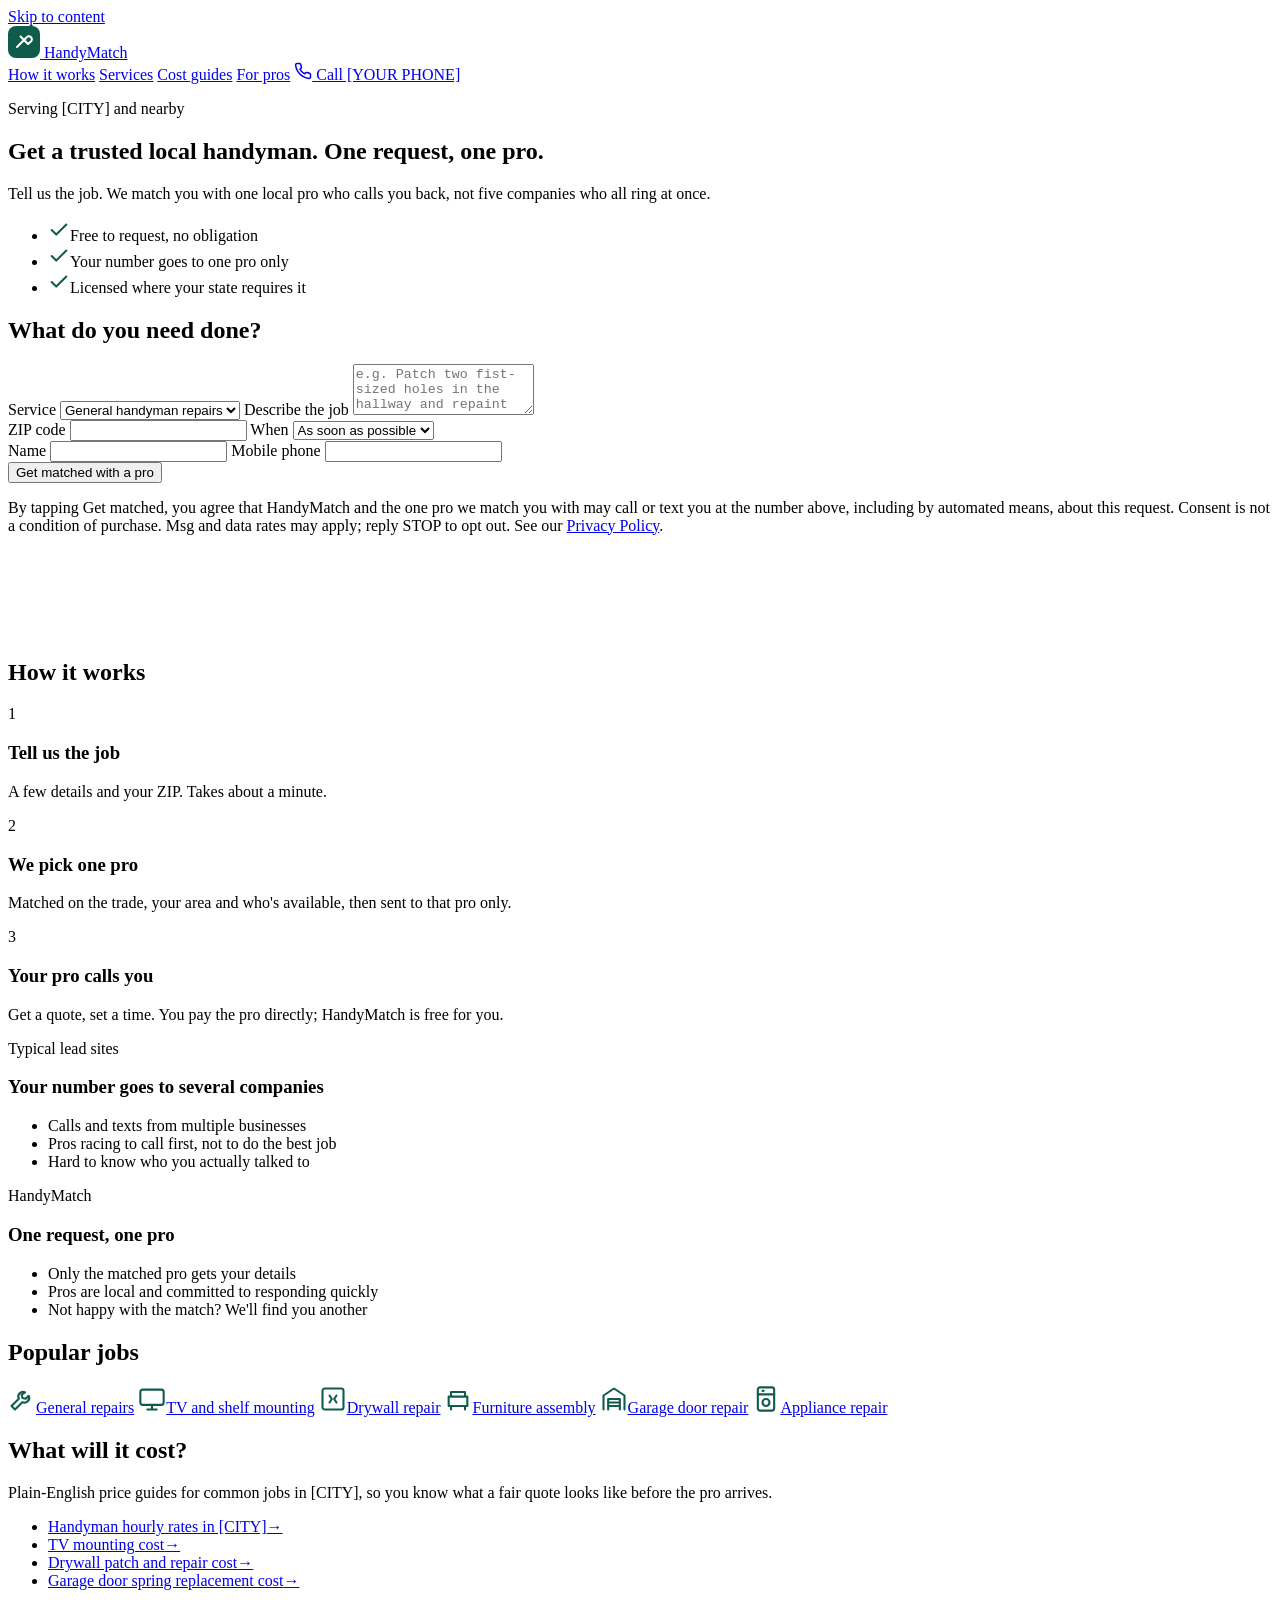
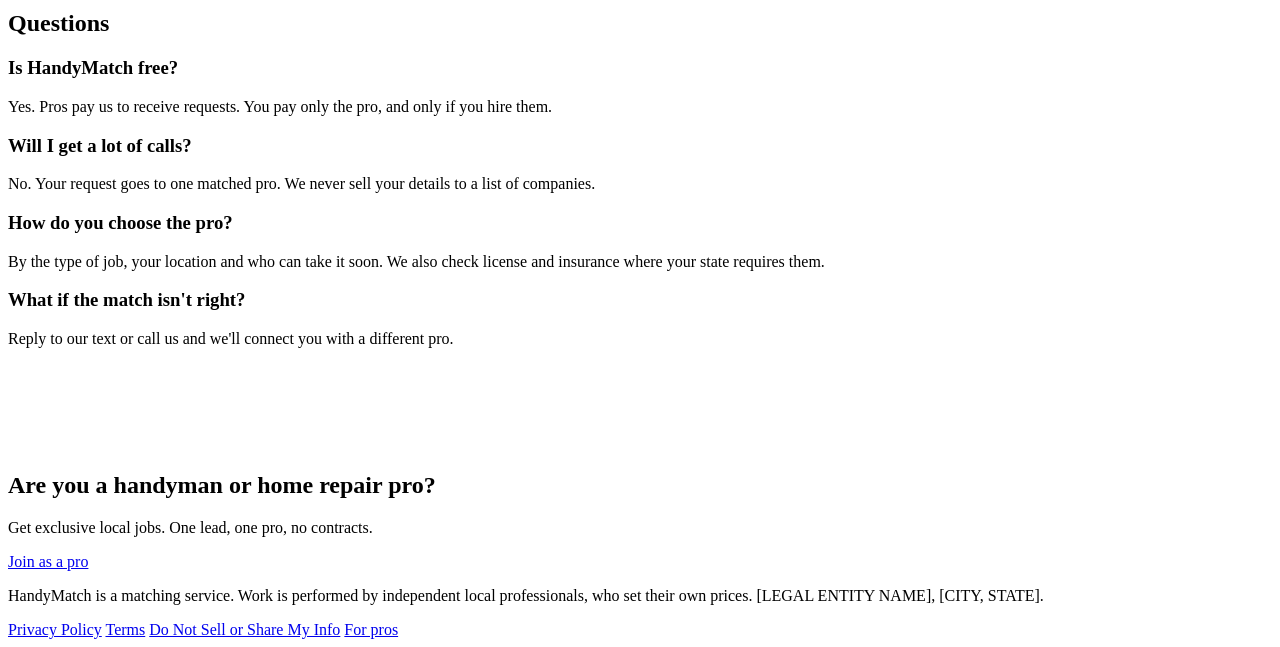
==== index.html @ c099cea8 "Add files via upload" ====
<!doctype html>
<html lang="en">
<head>
  <meta charset="utf-8">
  <meta name="viewport" content="width=device-width, initial-scale=1">
  <title>HandyMatch | One local handyman, matched to your job</title>
  <meta name="description" content="Tell us the job and HandyMatch connects you with one trusted local handyman. Free for homeowners. Your number goes to one pro only.">
  <link rel="preconnect" href="https://fonts.googleapis.com">
  <link rel="preconnect" href="https://fonts.gstatic.com" crossorigin>
  <link href="https://fonts.googleapis.com/css2?family=Bricolage+Grotesque:opsz,wght@12..96,600;12..96,700&family=Figtree:wght@400;500;600;700&display=swap" rel="stylesheet">
  <link rel="stylesheet" href="assets/styles.css">
  <link rel="icon" href="assets/favicon.svg" type="image/svg+xml">
</head>
<body>
<a class="skip-link" href="#main">Skip to content</a>

<header class="site-header">
  <div class="wrap">
    <a class="logo" href="index.html" aria-label="HandyMatch home">
      <svg width="32" height="32" viewBox="0 0 32 32" fill="none" aria-hidden="true"><rect width="32" height="32" rx="8" fill="#0F5C4D"/><path d="M9 21l7-7m0 0l2.5-2.5a3 3 0 114.2 4.2L20 18m-4-4l4 4m-4-4l-3.5-3.5" stroke="#FFF" stroke-width="2" stroke-linecap="round" stroke-linejoin="round"/></svg>
      <span class="logo-word">HandyMatch</span>
    </a>
    <nav class="nav" aria-label="Main">
      <a href="#how">How it works</a>
      <a href="#services">Services</a>
      <a href="#costs">Cost guides</a>
      <a href="pros.html">For pros</a>
      <!-- TODO: replace with your real number, e.g. tel:+15555550123 -->
      <a class="btn btn-sm btn-outline" href="tel:+10000000000">
        <svg width="18" height="18" viewBox="0 0 24 24" fill="none" stroke="currentColor" stroke-width="2" stroke-linecap="round" stroke-linejoin="round" aria-hidden="true"><path d="M22 16.9v3a2 2 0 01-2.2 2 19.8 19.8 0 01-8.6-3.1 19.5 19.5 0 01-6-6A19.8 19.8 0 012.1 4.2 2 2 0 014.1 2h3a2 2 0 012 1.7c.1.9.4 1.8.7 2.7a2 2 0 01-.5 2.1L8 9.8a16 16 0 006 6l1.3-1.3a2 2 0 012.1-.4c.9.3 1.8.6 2.7.7a2 2 0 011.7 2z"/></svg>
        Call [YOUR PHONE]
      </a>
    </nav>
  </div>
</header>

<main id="main">
  <section class="hero" id="top">
    <div class="wrap">
      <div class="hero-copy">
        <p class="pill">Serving [CITY] and nearby</p>
        <h1>Get a trusted local handyman. One request, one pro.</h1>
        <p class="lead">Tell us the job. We match you with one local pro who calls you back, not five companies who all ring at once.</p>
        <ul class="checks">
          <li><svg width="22" height="22" viewBox="0 0 24 24" fill="none" stroke="#0F5C4D" stroke-width="2.2" stroke-linecap="round" stroke-linejoin="round" aria-hidden="true"><path d="M20 6L9 17l-5-5"/></svg>Free to request, no obligation</li>
          <li><svg width="22" height="22" viewBox="0 0 24 24" fill="none" stroke="#0F5C4D" stroke-width="2.2" stroke-linecap="round" stroke-linejoin="round" aria-hidden="true"><path d="M20 6L9 17l-5-5"/></svg>Your number goes to one pro only</li>
          <li><svg width="22" height="22" viewBox="0 0 24 24" fill="none" stroke="#0F5C4D" stroke-width="2.2" stroke-linecap="round" stroke-linejoin="round" aria-hidden="true"><path d="M20 6L9 17l-5-5"/></svg>Licensed where your state requires it</li>
        </ul>
      </div>

      <!--
        TODO: point this form at your lead system (boberdoo, LeadsPedia, a CRM webhook, Formspree, etc.)
        by setting the action attribute. Until then, submissions are only shown as a thank-you message.
      -->
      <form class="card-form" id="request-form" action="" method="post" aria-labelledby="request-title" data-demo="true">
        <h2 id="request-title">What do you need done?</h2>
        <label class="field">Service
          <select name="service" required>
            <option>General handyman repairs</option>
            <option>TV and shelf mounting</option>
            <option>Drywall repair</option>
            <option>Furniture assembly</option>
            <option>Garage door repair</option>
            <option>Appliance repair</option>
          </select>
        </label>
        <label class="field">Describe the job
          <textarea name="details" rows="3" placeholder="e.g. Patch two fist-sized holes in the hallway and repaint"></textarea>
        </label>
        <div class="row">
          <label class="field">ZIP code
            <input type="text" name="zip" inputmode="numeric" autocomplete="postal-code" pattern="[0-9]{5}" maxlength="5" required>
          </label>
          <label class="field">When
            <select name="timing">
              <option>As soon as possible</option>
              <option>This week</option>
              <option>Flexible</option>
            </select>
          </label>
        </div>
        <div class="row">
          <label class="field">Name
            <input type="text" name="name" autocomplete="name" required>
          </label>
          <label class="field">Mobile phone
            <input type="tel" name="phone" autocomplete="tel" required>
          </label>
        </div>
        <button class="btn btn-cta btn-block" type="submit">Get matched with a pro</button>
        <!-- Have a TCPA attorney review this wording before launch. -->
        <p class="consent">By tapping Get matched, you agree that HandyMatch and the one pro we match you with may call or text you at the number above, including by automated means, about this request. Consent is not a condition of purchase. Msg and data rates may apply; reply STOP to opt out. See our <a href="privacy.html">Privacy Policy</a>.</p>
        <p class="form-status" role="status" aria-live="polite"></p>
      </form>
    </div>
  </section>

  <section class="wrap section" id="how" style="padding-top: 88px">
    <h2>How it works</h2>
    <div class="grid-auto">
      <div class="card"><p class="step-num">1</p><h3>Tell us the job</h3><p class="muted">A few details and your ZIP. Takes about a minute.</p></div>
      <div class="card"><p class="step-num">2</p><h3>We pick one pro</h3><p class="muted">Matched on the trade, your area and who's available, then sent to that pro only.</p></div>
      <div class="card"><p class="step-num">3</p><h3>Your pro calls you</h3><p class="muted">Get a quote, set a time. You pay the pro directly; HandyMatch is free for you.</p></div>
    </div>
  </section>

  <section class="wrap section">
    <div class="compare">
      <div class="them">
        <p class="eyebrow">Typical lead sites</p>
        <h3>Your number goes to several companies</h3>
        <ul>
          <li>Calls and texts from multiple businesses</li>
          <li>Pros racing to call first, not to do the best job</li>
          <li>Hard to know who you actually talked to</li>
        </ul>
      </div>
      <div class="us">
        <p class="eyebrow">HandyMatch</p>
        <h3>One request, one pro</h3>
        <ul>
          <li>Only the matched pro gets your details</li>
          <li>Pros are local and committed to responding quickly</li>
          <li>Not happy with the match? We'll find you another</li>
        </ul>
      </div>
    </div>
  </section>

  <section class="wrap section" id="services">
    <h2>Popular jobs</h2>
    <div class="services">
      <a class="service" href="#top" data-service="General handyman repairs"><svg width="28" height="28" viewBox="0 0 24 24" fill="none" stroke="#0F5C4D" stroke-width="1.8" stroke-linecap="round" stroke-linejoin="round" aria-hidden="true"><path d="M14.7 6.3a4 4 0 00-5.4 5.4L3 18l3 3 6.3-6.3a4 4 0 005.4-5.4l-2.5 2.5-2.8-.7-.7-2.8z"/></svg>General repairs</a>
      <a class="service" href="#top" data-service="TV and shelf mounting"><svg width="28" height="28" viewBox="0 0 24 24" fill="none" stroke="#0F5C4D" stroke-width="1.8" stroke-linecap="round" stroke-linejoin="round" aria-hidden="true"><rect x="2" y="4" width="20" height="13" rx="2"/><path d="M8 21h8M12 17v4"/></svg>TV and shelf mounting</a>
      <a class="service" href="#top" data-service="Drywall repair"><svg width="28" height="28" viewBox="0 0 24 24" fill="none" stroke="#0F5C4D" stroke-width="1.8" stroke-linecap="round" stroke-linejoin="round" aria-hidden="true"><rect x="3" y="3" width="18" height="18" rx="2"/><path d="M9 9l2 3-2 3M15 9l-2 3 2 3"/></svg>Drywall repair</a>
      <a class="service" href="#top" data-service="Furniture assembly"><svg width="28" height="28" viewBox="0 0 24 24" fill="none" stroke="#0F5C4D" stroke-width="1.8" stroke-linecap="round" stroke-linejoin="round" aria-hidden="true"><path d="M4 10h16v8H4zM6 18v3M18 18v3M6 10V6h12v4"/></svg>Furniture assembly</a>
      <a class="service" href="#top" data-service="Garage door repair"><svg width="28" height="28" viewBox="0 0 24 24" fill="none" stroke="#0F5C4D" stroke-width="1.8" stroke-linecap="round" stroke-linejoin="round" aria-hidden="true"><path d="M3 21V9l9-6 9 6v12"/><path d="M7 21v-9h10v9M7 15h10M7 18h10"/></svg>Garage door repair</a>
      <a class="service" href="#top" data-service="Appliance repair"><svg width="28" height="28" viewBox="0 0 24 24" fill="none" stroke="#0F5C4D" stroke-width="1.8" stroke-linecap="round" stroke-linejoin="round" aria-hidden="true"><rect x="5" y="2" width="14" height="20" rx="2"/><path d="M5 8h14M9 5h1"/><circle cx="12" cy="15" r="3"/></svg>Appliance repair</a>
    </div>
  </section>

  <section class="wrap section" id="costs">
    <div class="split">
      <div>
        <h2>What will it cost?</h2>
        <p class="muted" style="margin-top: 16px">Plain-English price guides for common jobs in [CITY], so you know what a fair quote looks like before the pro arrives.</p>
      </div>
      <!-- TODO: each guide becomes its own page, e.g. costs/tv-mounting.html -->
      <ul class="link-list">
        <li><a href="#costs">Handyman hourly rates in [CITY]<span aria-hidden="true">→</span></a></li>
        <li><a href="#costs">TV mounting cost<span aria-hidden="true">→</span></a></li>
        <li><a href="#costs">Drywall patch and repair cost<span aria-hidden="true">→</span></a></li>
        <li><a href="#costs">Garage door spring replacement cost<span aria-hidden="true">→</span></a></li>
      </ul>
    </div>
  </section>

  <section class="wrap section" style="padding-bottom: 88px">
    <h2>Questions</h2>
    <div class="faq">
      <div><h3>Is HandyMatch free?</h3><p class="muted">Yes. Pros pay us to receive requests. You pay only the pro, and only if you hire them.</p></div>
      <div><h3>Will I get a lot of calls?</h3><p class="muted">No. Your request goes to one matched pro. We never sell your details to a list of companies.</p></div>
      <div><h3>How do you choose the pro?</h3><p class="muted">By the type of job, your location and who can take it soon. We also check license and insurance where your state requires them.</p></div>
      <div><h3>What if the match isn't right?</h3><p class="muted">Reply to our text or call us and we'll connect you with a different pro.</p></div>
    </div>
  </section>

  <section class="band">
    <div class="wrap">
      <div>
        <h2>Are you a handyman or home repair pro?</h2>
        <p>Get exclusive local jobs. One lead, one pro, no contracts.</p>
      </div>
      <a class="btn btn-light" href="pros.html">Join as a pro</a>
    </div>
  </section>
</main>

<footer class="site-footer">
  <div class="wrap">
    <p>HandyMatch is a matching service. Work is performed by independent local professionals, who set their own prices. [LEGAL ENTITY NAME], [CITY, STATE].</p>
    <nav aria-label="Footer">
      <a href="privacy.html">Privacy Policy</a>
      <a href="terms.html">Terms</a>
      <a href="privacy.html#do-not-sell">Do Not Sell or Share My Info</a>
      <a href="pros.html">For pros</a>
    </nav>
  </div>
</footer>

<script src="assets/site.js"></script>
</body>
</html>
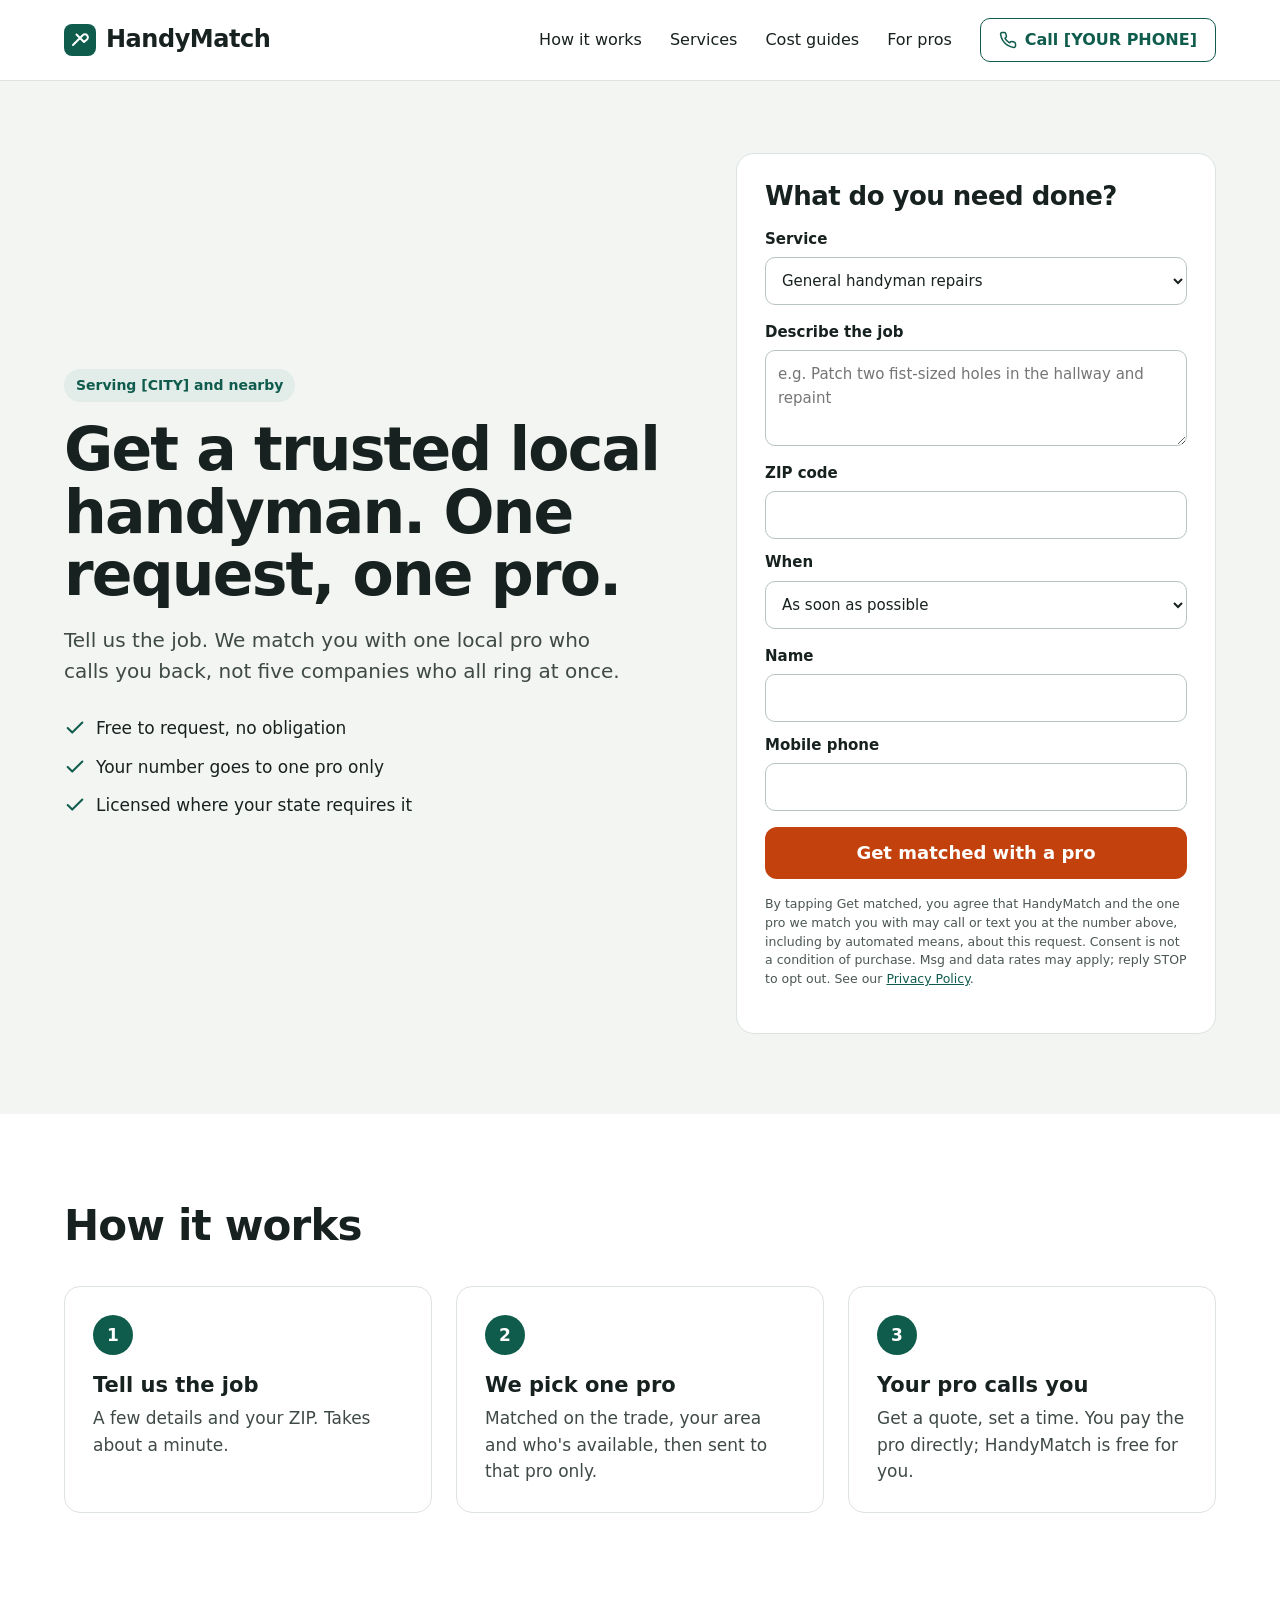
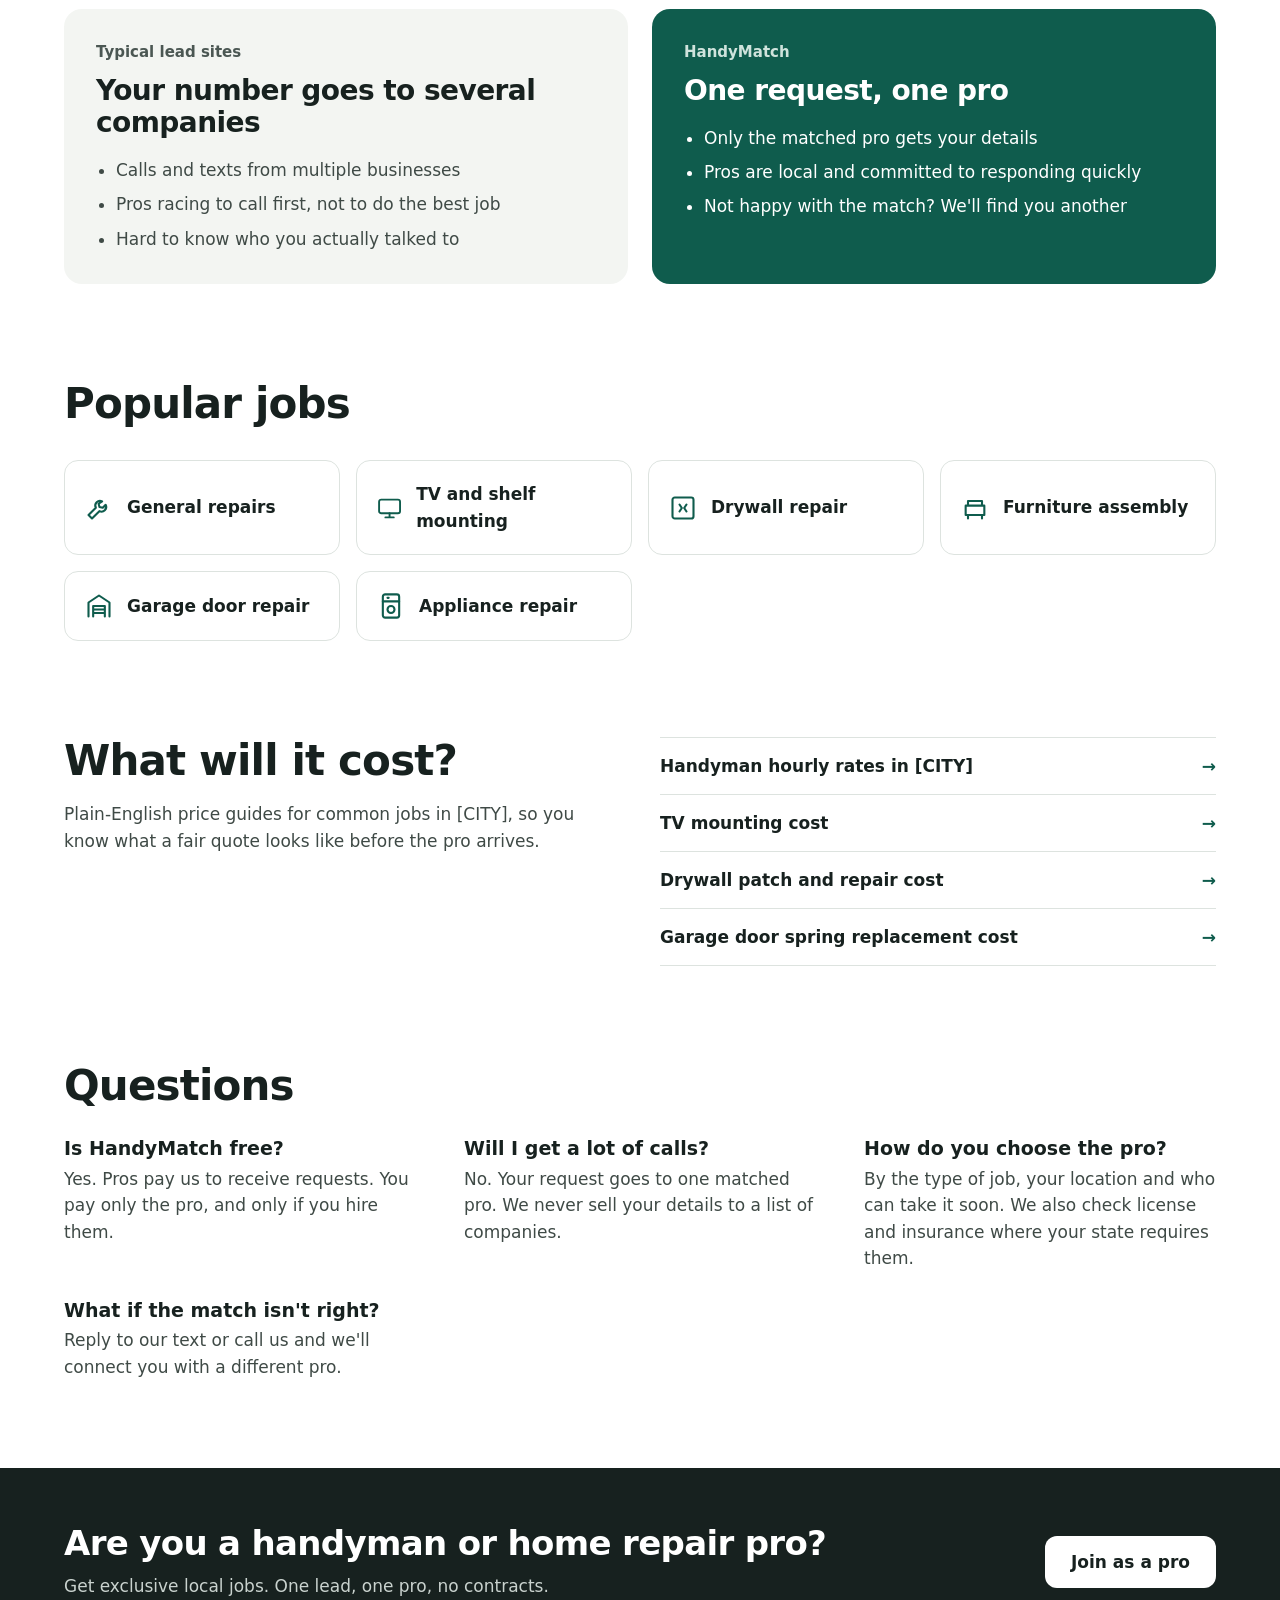
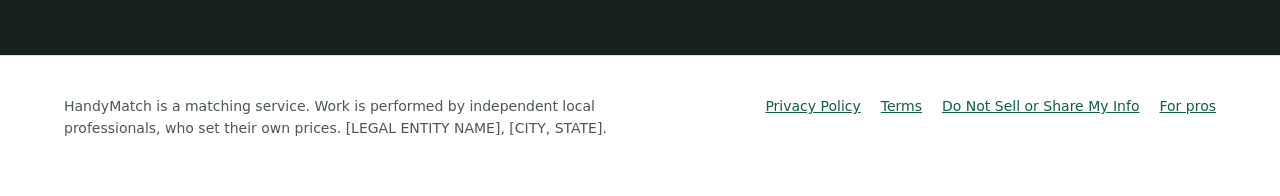
==== commit b315626c: "Send homeowner requests to Supabase Adds the submit-request Edge Function and wires the homeowner fo" ====
--- a/index.html
+++ b/index.html
@@ -48,11 +48,9 @@
         </ul>
       </div>
 
-      <!--
-        TODO: point this form at your lead system (boberdoo, LeadsPedia, a CRM webhook, Formspree, etc.)
-        by setting the action attribute. Until then, submissions are only shown as a thank-you message.
-      -->
-      <form class="card-form" id="request-form" action="" method="post" aria-labelledby="request-title" data-demo="true">
+      <!-- Sends to the Supabase function "submit-request" (see assets/site.js). -->
+      <form class="card-form" id="request-form" method="post" aria-labelledby="request-title"
+            data-endpoint="https://qpgwtkvfoenjkvncmtvj.supabase.co/functions/v1/submit-request">
         <h2 id="request-title">What do you need done?</h2>
         <label class="field">Service
           <select name="service" required>
@@ -86,6 +84,10 @@
           <label class="field">Mobile phone
             <input type="tel" name="phone" autocomplete="tel" required>
           </label>
+        </div>
+        <!-- Spam trap: hidden from people, often filled in by bots. -->
+        <div aria-hidden="true" style="position:absolute;left:-9999px;width:1px;height:1px;overflow:hidden">
+          <label>Website <input type="text" name="website" tabindex="-1" autocomplete="off"></label>
         </div>
         <button class="btn btn-cta btn-block" type="submit">Get matched with a pro</button>
         <!-- Have a TCPA attorney review this wording before launch. -->
--- a/assets/styles.css
+++ b/assets/styles.css
@@ -0,0 +1,211 @@
+/* HandyMatch — shared styles */
+:root {
+  --ink: #17211F;
+  --ink-2: #3F4A46;
+  --ink-3: #4B5753;
+  --brand: #0F5C4D;
+  --brand-dark: #0A4339;
+  --brand-tint: #E2ECE8;
+  --cta: #C2410C;
+  --cta-dark: #9A3412;
+  --line: #DDE3DF;
+  --field: #B8C4BF;
+  --soft: #F3F5F2;
+  --dark: #17211F;
+  --dark-2: #24302D;
+  --on-dark-2: #C9D2CE;
+  --radius: 16px;
+  --display: 'Bricolage Grotesque', system-ui, sans-serif;
+  --body: 'Figtree', system-ui, sans-serif;
+}
+
+*, *::before, *::after { box-sizing: border-box; }
+
+body {
+  margin: 0;
+  background: #FFFFFF;
+  color: var(--ink);
+  font-family: var(--body);
+  font-size: 17px;
+  line-height: 1.55;
+}
+
+a { color: var(--brand); }
+a:hover { color: var(--brand-dark); }
+img, svg { display: block; }
+
+h1, h2, h3 { margin: 0; line-height: 1.15; }
+h1, h2 { font-family: var(--display); letter-spacing: -0.02em; }
+h1 { font-weight: 700; font-size: clamp(38px, 6vw, 60px); line-height: 1.04; letter-spacing: -0.03em; }
+h2 { font-size: clamp(30px, 4vw, 42px); }
+p { margin: 0; }
+
+.wrap { max-width: 1200px; margin: 0 auto; padding-left: 24px; padding-right: 24px; }
+.section { padding-top: 48px; padding-bottom: 48px; }
+.muted { color: var(--ink-2); }
+
+.skip-link {
+  position: absolute; left: -9999px; top: 0;
+  background: var(--ink); color: #FFF; padding: 12px 16px; z-index: 10;
+}
+.skip-link:focus { left: 12px; top: 12px; }
+
+:focus-visible { outline: 3px solid var(--cta); outline-offset: 2px; }
+
+/* Header */
+.site-header { border-bottom: 1px solid var(--line); background: #FFF; }
+.site-header .wrap {
+  display: flex; flex-wrap: wrap; align-items: center; justify-content: space-between;
+  gap: 16px; padding-top: 18px; padding-bottom: 18px;
+}
+.logo { display: flex; align-items: center; gap: 10px; text-decoration: none; color: var(--ink); }
+.logo:hover { color: var(--ink); }
+.logo-word { font-family: var(--display); font-weight: 700; font-size: 24px; letter-spacing: -0.02em; }
+.logo-tag { padding: 3px 9px; border-radius: 6px; background: var(--ink); color: #FFF; font-size: 13px; font-weight: 600; }
+.nav { display: flex; flex-wrap: wrap; align-items: center; gap: 8px 28px; font-weight: 500; font-size: 16px; }
+.nav a { color: var(--ink); text-decoration: none; }
+.nav a:hover { color: var(--brand); }
+
+/* Buttons */
+.btn {
+  display: inline-flex; align-items: center; justify-content: center; gap: 8px;
+  min-height: 52px; padding: 0 26px; border-radius: 12px; border: 0;
+  font: inherit; font-weight: 700; text-decoration: none; cursor: pointer;
+}
+.btn-sm { min-height: 44px; padding: 0 18px; border-radius: 10px; font-weight: 600; }
+.btn-cta { background: var(--cta); color: #FFF; }
+.btn-cta:hover { background: var(--cta-dark); color: #FFF; }
+.btn-outline { border: 1.5px solid var(--brand); color: var(--brand); background: transparent; }
+.btn-outline-light { border: 1.5px solid var(--on-dark-2); color: #FFF; background: transparent; }
+.btn-outline-light:hover { color: #FFF; border-color: #FFF; }
+.btn-light { background: #FFF; color: var(--ink); }
+.btn-light:hover { color: var(--ink); background: var(--brand-tint); }
+.btn-block { width: 100%; font-size: 18px; }
+.nav .btn-cta, .nav .btn-cta:hover { color: #FFF; }
+.nav .btn-outline { color: var(--brand); }
+
+/* Hero */
+.hero { background: var(--soft); }
+.hero .wrap { display: flex; flex-wrap: wrap; gap: 56px; align-items: center; padding-top: 72px; padding-bottom: 80px; }
+.hero-copy { flex: 1 1 480px; min-width: 0; }
+.pill { display: inline-block; margin-bottom: 16px; padding: 6px 12px; border-radius: 999px; background: var(--brand-tint); color: var(--brand); font-weight: 600; font-size: 14px; }
+.lead { margin-top: 20px; font-size: 20px; color: var(--ink-2); max-width: 560px; }
+.checks { margin: 28px 0 0; padding: 0; list-style: none; display: flex; flex-direction: column; gap: 12px; font-weight: 500; }
+.checks li { display: flex; gap: 10px; align-items: flex-start; }
+.checks svg { flex: none; margin-top: 2px; }
+
+.hero-dark { background: var(--dark); color: #FFF; }
+.hero-dark .wrap { padding-top: 80px; padding-bottom: 88px; gap: 48px; }
+.hero-dark .lead { color: var(--on-dark-2); }
+.hero-actions { margin-top: 32px; display: flex; flex-wrap: wrap; gap: 12px; }
+.stats { flex: 1 1 340px; min-width: 0; display: grid; grid-template-columns: repeat(2, minmax(0, 1fr)); gap: 12px; }
+.stat { padding: 22px; border-radius: 14px; background: var(--dark-2); }
+.stat b { display: block; font-family: var(--display); font-size: 34px; font-weight: 700; }
+.stat span { display: block; margin-top: 4px; color: var(--on-dark-2); font-size: 15px; }
+
+/* Forms */
+.card-form {
+  flex: 1 1 380px; max-width: 480px; min-width: 0;
+  background: #FFF; border: 1px solid var(--line); border-radius: 18px; padding: 28px;
+  display: flex; flex-direction: column; gap: 16px;
+}
+.card-form.wide { max-width: 560px; flex-basis: 420px; }
+.card-form h2 { font-size: 26px; }
+.field { display: flex; flex-direction: column; gap: 6px; font-weight: 600; font-size: 15px; flex: 1 1 140px; }
+.field.grow { flex: 2 1 220px; }
+.card-form > .field { flex: none; }
+.field input, .field select, .field textarea {
+  min-height: 48px; padding: 0 12px; border: 1.5px solid var(--field); border-radius: 10px;
+  font: inherit; font-weight: 400; color: var(--ink); background: #FFF;
+}
+.field textarea { padding: 12px; resize: vertical; }
+.field input:focus, .field select:focus, .field textarea:focus { border-color: var(--brand); outline: 2px solid var(--brand-tint); }
+.row { display: flex; flex-wrap: wrap; gap: 12px; }
+.consent { font-size: 12.5px; line-height: 1.5; color: var(--ink-3); }
+fieldset { margin: 0; padding: 0; border: 0; }
+legend { font-weight: 600; font-size: 15px; margin-bottom: 8px; }
+.checkbox-grid { display: flex; flex-wrap: wrap; gap: 4px 20px; }
+.checkbox-grid label { display: flex; align-items: center; gap: 8px; min-height: 44px; }
+.checkbox-grid input { width: 20px; height: 20px; accent-color: var(--brand); }
+.form-status { font-weight: 600; color: var(--brand); }
+
+/* Steps / cards */
+.grid-auto { display: grid; grid-template-columns: repeat(auto-fit, minmax(260px, 1fr)); gap: 24px; margin-top: 36px; }
+.card { padding: 28px; border: 1px solid var(--line); border-radius: var(--radius); }
+.step-num { width: 40px; height: 40px; border-radius: 999px; background: var(--brand); color: #FFF; display: flex; align-items: center; justify-content: center; font-weight: 700; }
+.card h3 { margin: 18px 0 8px; font-size: 21px; }
+
+/* Compare */
+.compare { display: flex; flex-wrap: wrap; gap: 24px; }
+.compare > div { flex: 1 1 420px; min-width: 0; padding: 32px; border-radius: 18px; }
+.compare .them { background: var(--soft); }
+.compare .us { background: var(--brand); color: #FFF; }
+.compare .eyebrow { font-weight: 600; font-size: 15px; color: var(--ink-3); }
+.compare .us .eyebrow { color: #CFE3DC; }
+.compare h3 { margin: 10px 0 18px; font-family: var(--display); font-size: 28px; letter-spacing: -0.02em; }
+.compare ul { margin: 0; padding-left: 20px; display: flex; flex-direction: column; gap: 8px; }
+.compare .them ul { color: var(--ink-2); }
+
+/* Services */
+.services { display: grid; grid-template-columns: repeat(auto-fit, minmax(240px, 1fr)); gap: 16px; margin-top: 32px; }
+.service {
+  display: flex; gap: 14px; align-items: center; padding: 20px; min-height: 44px;
+  border: 1px solid var(--line); border-radius: 14px; text-decoration: none; color: var(--ink); font-weight: 600;
+}
+.service:hover { border-color: var(--brand); color: var(--ink); }
+
+/* Cost guides */
+.split { display: flex; flex-wrap: wrap; gap: 40px; align-items: flex-start; }
+.split > * { flex: 1 1 420px; min-width: 0; }
+.link-list { margin: 0; padding: 0; list-style: none; border-top: 1px solid var(--line); }
+.link-list li { border-bottom: 1px solid var(--line); }
+.link-list a { display: flex; justify-content: space-between; align-items: center; min-height: 56px; text-decoration: none; color: var(--ink); font-weight: 600; }
+.link-list a span { color: var(--brand); }
+
+/* FAQ */
+.faq { display: grid; grid-template-columns: repeat(auto-fit, minmax(320px, 1fr)); gap: 28px 48px; margin-top: 28px; }
+.faq h3 { margin-bottom: 6px; font-size: 19px; }
+
+/* Bands and footer */
+.band { background: var(--dark); color: #FFF; }
+.band .wrap { display: flex; flex-wrap: wrap; align-items: center; justify-content: space-between; gap: 24px; padding-top: 56px; padding-bottom: 56px; }
+.band h2 { font-size: clamp(26px, 3vw, 34px); }
+.band p { margin-top: 10px; color: var(--on-dark-2); }
+.site-footer { border-top: 1px solid var(--line); }
+.site-footer .wrap { display: flex; flex-wrap: wrap; gap: 24px; justify-content: space-between; padding-top: 40px; padding-bottom: 56px; font-size: 14px; color: var(--ink-3); }
+.site-footer p { max-width: 620px; }
+.site-footer nav { display: flex; flex-wrap: wrap; gap: 20px; }
+
+/* Pros page */
+.table-box { margin-top: 32px; border: 1px solid var(--line); border-radius: var(--radius); overflow-x: auto; }
+table { width: 100%; min-width: 640px; border-collapse: collapse; font-size: 16px; }
+thead tr { background: var(--soft); text-align: left; }
+th, td { padding: 16px 20px; }
+thead th { font-weight: 600; color: var(--ink-3); }
+thead th.us { color: var(--brand); font-weight: 700; }
+tbody tr { border-top: 1px solid var(--line); }
+tbody th { text-align: left; font-weight: 600; }
+tbody td { color: var(--ink-2); }
+tbody td.us { color: var(--ink); font-weight: 600; }
+
+.price-grid { display: grid; grid-template-columns: repeat(auto-fit, minmax(280px, 1fr)); gap: 20px; margin-top: 32px; }
+.price { padding: 28px; border: 1px solid var(--line); border-radius: var(--radius); }
+.price.featured { border: 2px solid var(--brand); }
+.price h3 { font-size: 20px; }
+.price .amount { margin-top: 14px; font-family: var(--display); font-size: 44px; font-weight: 700; letter-spacing: -0.02em; }
+.price .amount small { font-family: var(--body); font-size: 16px; font-weight: 500; color: var(--ink-3); letter-spacing: 0; }
+.price p { margin-top: 10px; color: var(--ink-2); }
+
+.panel { padding: 40px; border-radius: 18px; background: var(--soft); display: flex; flex-wrap: wrap; gap: 40px; }
+.panel > div { flex: 1 1 320px; min-width: 0; }
+.panel > ul { flex: 1 1 420px; min-width: 0; margin: 0; }
+.panel h2 { font-size: clamp(28px, 3vw, 36px); }
+
+ol.steps { margin: 24px 0 0; padding-left: 22px; display: flex; flex-direction: column; gap: 10px; color: var(--ink-2); }
+
+@media (max-width: 640px) {
+  .hero .wrap { padding-top: 48px; padding-bottom: 56px; gap: 36px; }
+  .card-form { padding: 20px; }
+  .panel { padding: 24px; }
+  .compare > div { padding: 24px; }
+}
